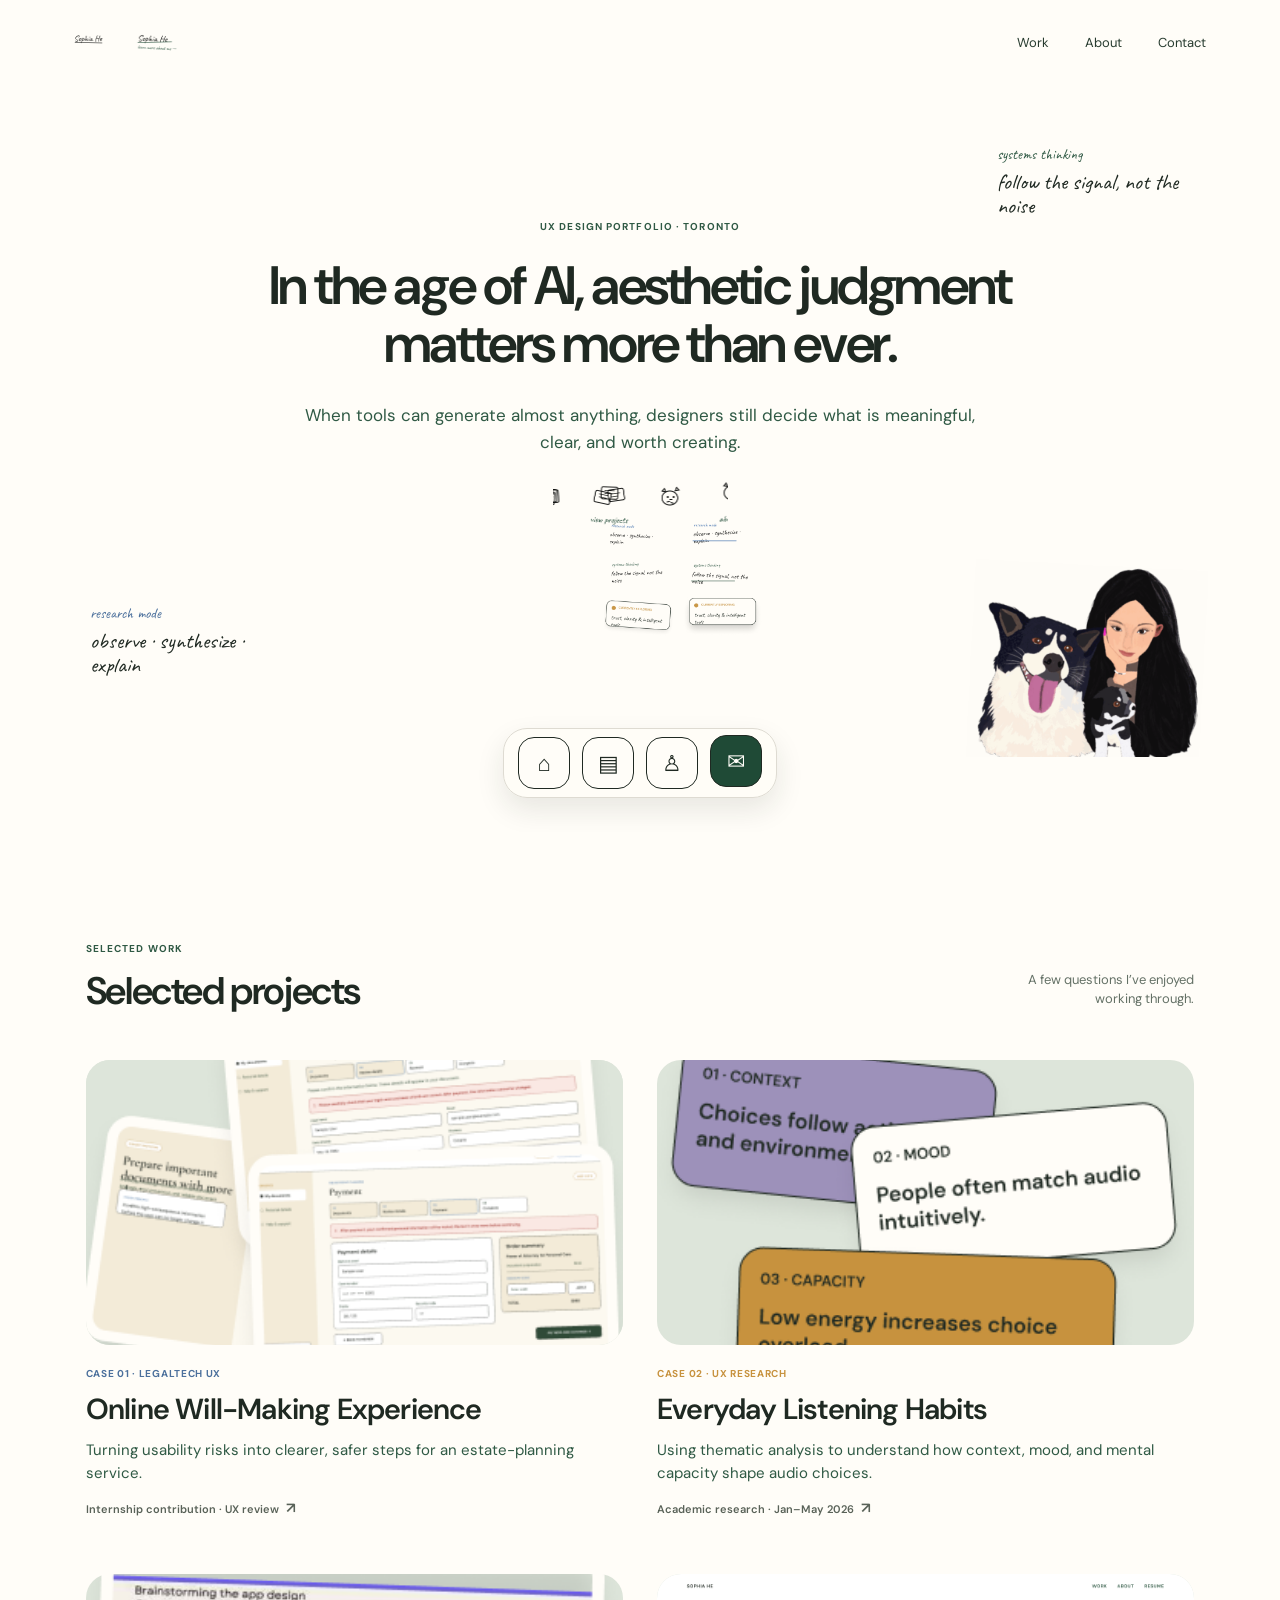
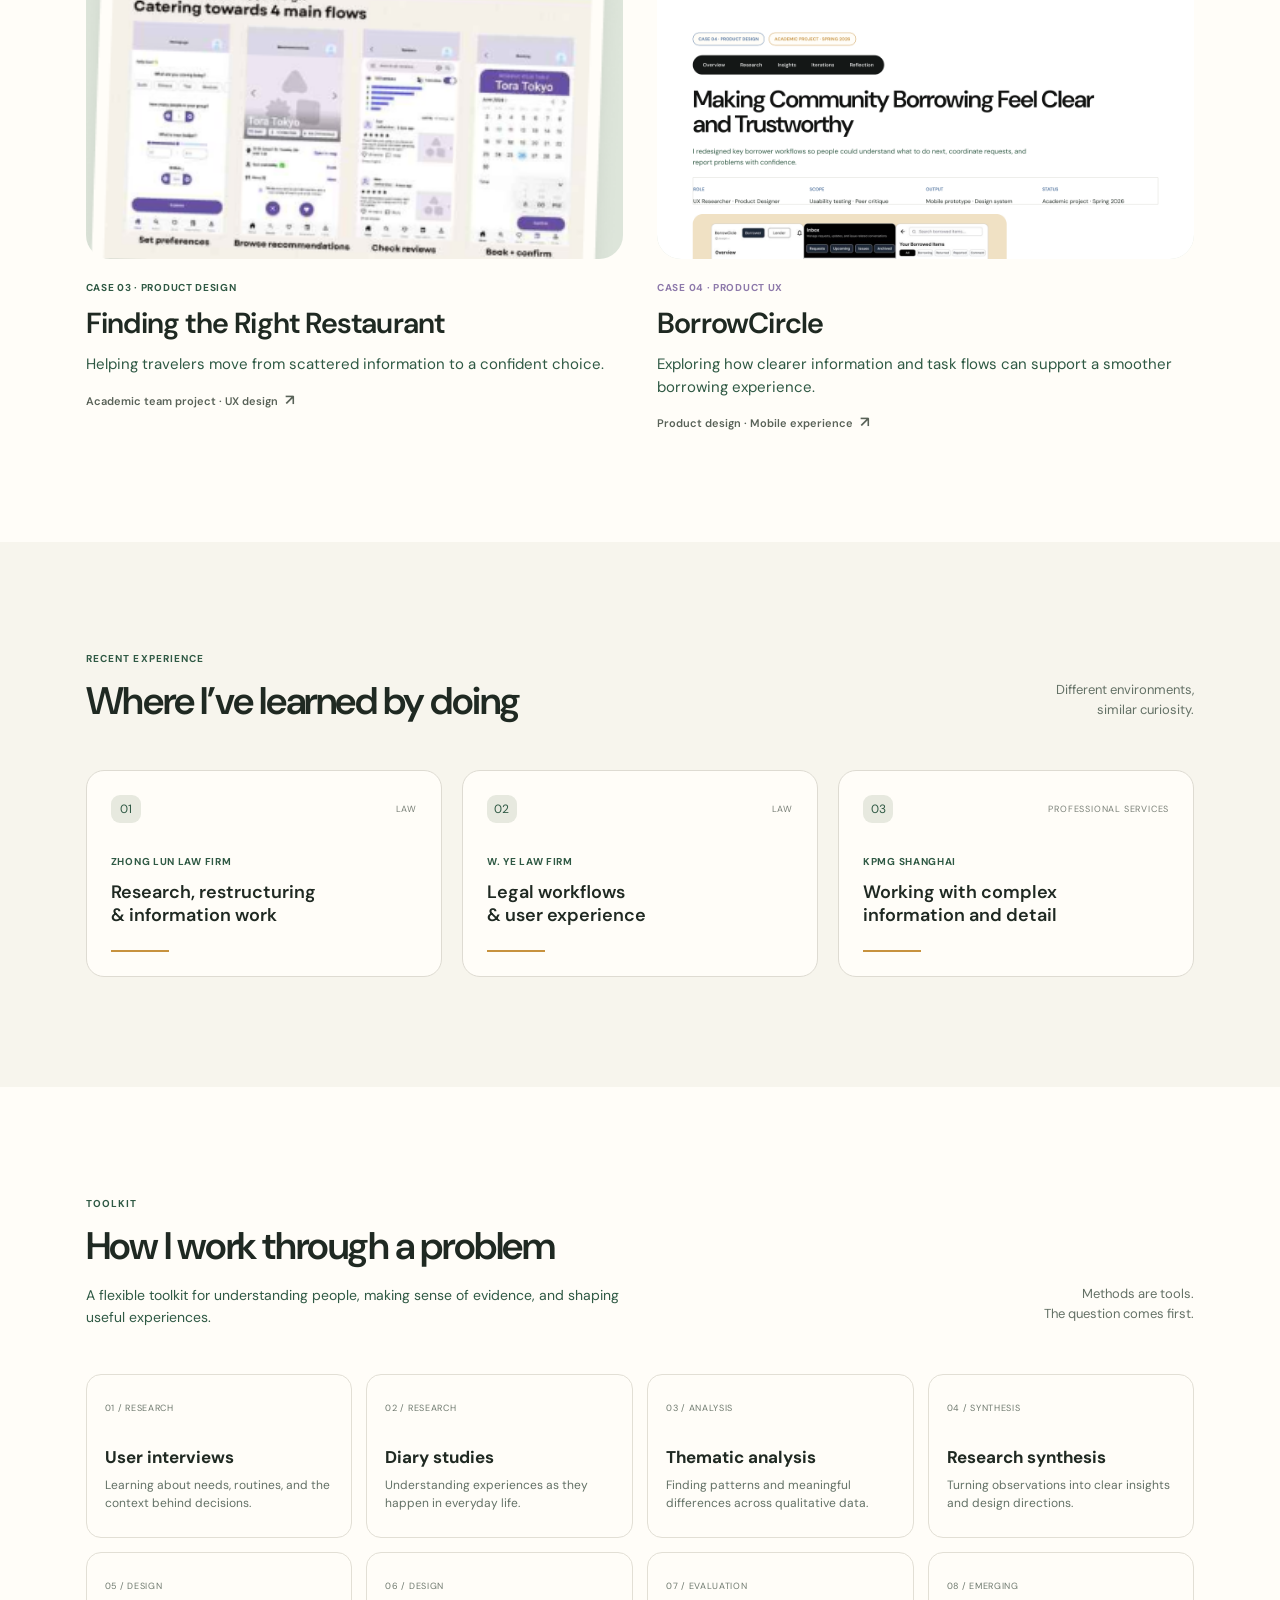
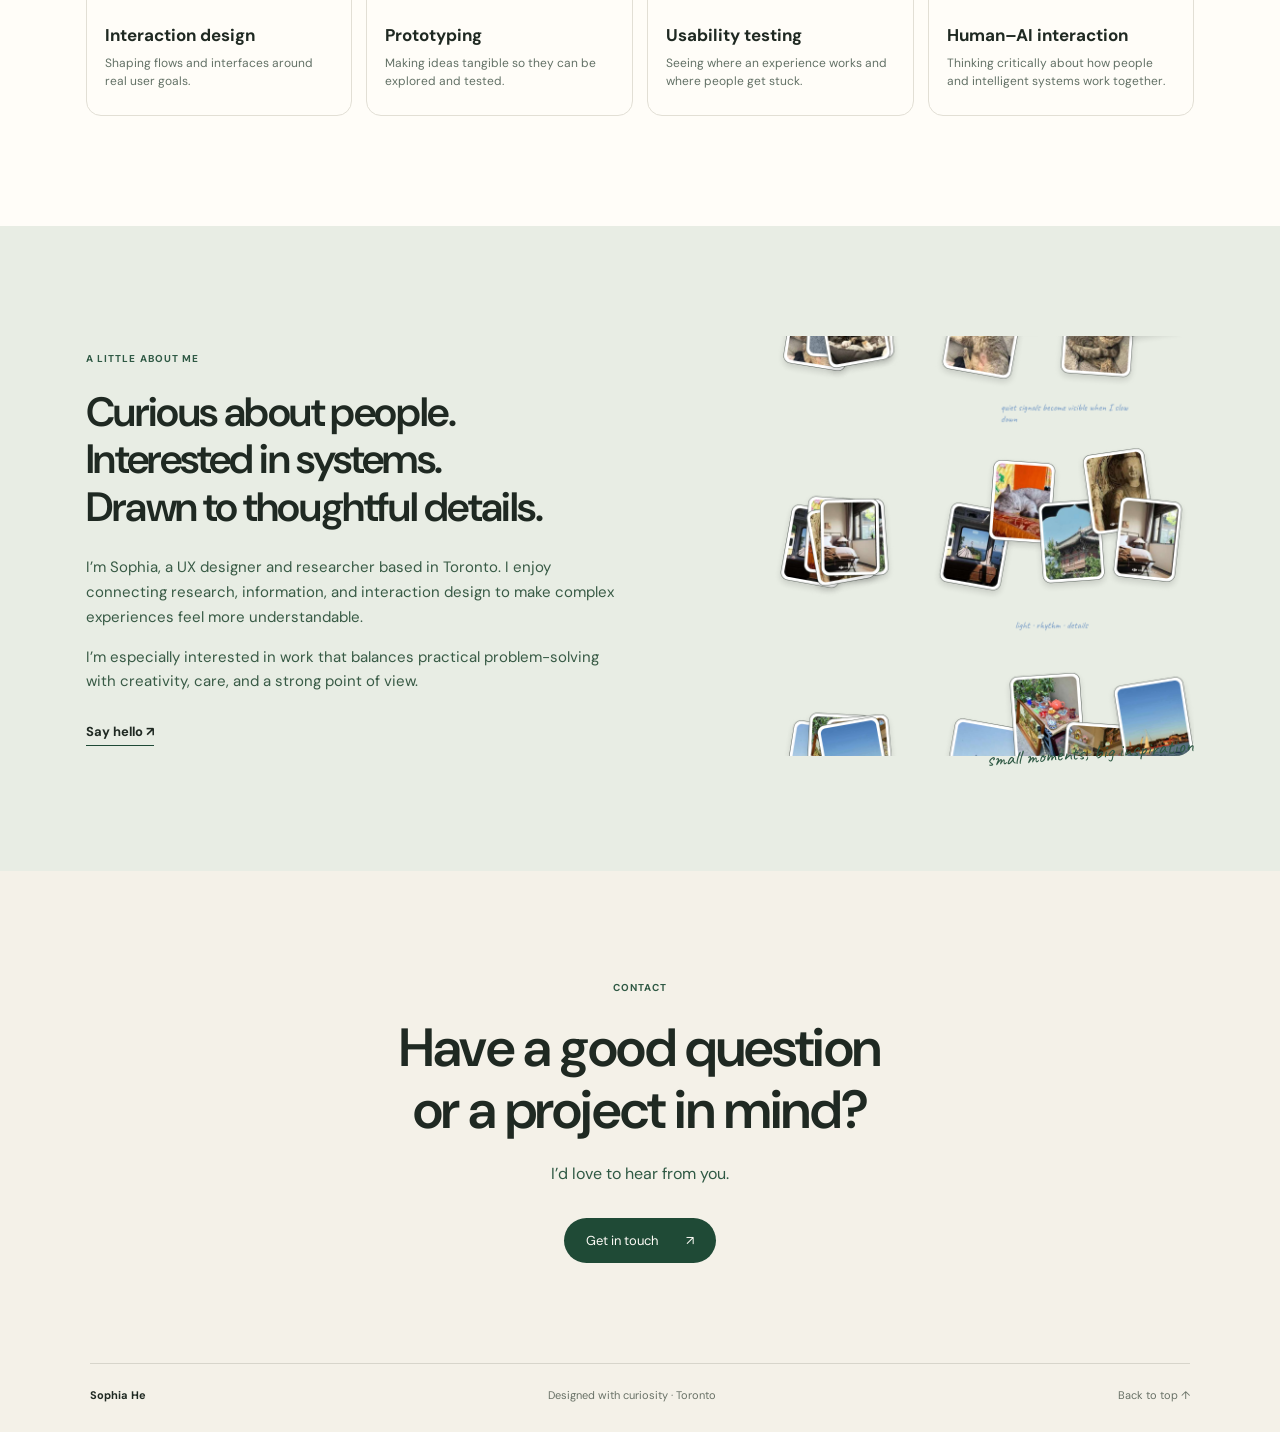
==== index.html @ 3b031ef0 "Add files via upload" ====
<!doctype html>
<html lang="en">
<head>
  <meta charset="utf-8">
  <meta name="viewport" content="width=device-width, initial-scale=1">
  <meta name="theme-color" content="#fffdf8">
  <meta name="description" content="Sophia He — UX design portfolio. Research, synthesis, interaction design, and systems thinking.">
  <title>Sophia He — UX Design Portfolio</title>
  <link rel="preconnect" href="https://fonts.googleapis.com">
  <link rel="preconnect" href="https://fonts.gstatic.com" crossorigin>
  <link href="https://fonts.googleapis.com/css2?family=Caveat:wght@400;500;600&family=DM+Sans:wght@400;500;600;700&display=swap" rel="stylesheet">
  <link rel="stylesheet" href="styles.css">
</head>
<body>
  <header class="topbar">
    <a class="signature" href="#home" aria-label="Sophia He home"><img src="assets/sophia-signature.png" alt="Sophia He"></a>
    <nav class="top-links" aria-label="Main navigation">
      <a href="#work">Work</a><a href="#about">About</a><a href="#contact">Contact</a>
    </nav>
    <button class="menu-toggle" aria-label="Open navigation" aria-expanded="false">☰</button>
  </header>

  <main id="home">
    <section class="hero">
      <div class="scribble scribble-left"><span>research mode</span><strong>observe · synthesize ·<br>explain</strong></div>
      <div class="scribble scribble-right"><span>systems thinking</span><strong>follow the signal, not the<br>noise</strong></div>
      <p class="eyebrow">UX DESIGN PORTFOLIO · TORONTO</p>
      <h1>In the age of AI, aesthetic judgment<br class="desktop-only"> matters more than ever.</h1>
      <p class="hero-subtitle">When tools can generate almost anything, designers still decide what is meaningful,<br class="desktop-only"> clear, and worth creating.</p>
      <div class="hero-icons" aria-hidden="true"><img src="assets/hero-cta-icons.png" alt=""></div>
      <img class="family-art" src="assets/family-illustration.png" alt="Illustration of Sophia with her dog and cat">
      <div class="hero-doodles" aria-hidden="true"><img src="assets/hero-doodles.png" alt=""></div>
      <div class="hero-dock" aria-label="Quick navigation">
        <a class="dock-item active" href="#home" aria-label="Home"><span>⌂</span><small>home</small></a>
        <a class="dock-item" href="#work" aria-label="Work"><span>▤</span><small>work</small></a>
        <a class="dock-item" href="#about" aria-label="About"><span>♙</span><small>about</small></a>
        <a class="dock-item" href="#contact" aria-label="Contact"><span>✉</span><small>contact</small></a>
      </div>
    </section>

    <section class="section work-section" id="work">
      <div class="section-heading">
        <div><p class="eyebrow">SELECTED WORK</p><h2>Selected projects</h2></div>
        <p class="section-note">A few questions I’ve enjoyed<br>working through.</p>
      </div>
      <div class="project-grid">
        <a class="project-card" href="case-legaltech.html">
          <div class="project-visual sage"><img src="assets/legaltech-card-visual.png" alt="LegalTech interface concepts"></div>
          <p class="project-label blue">CASE 01 · LEGALTECH UX</p>
          <h3>Online Will-Making Experience</h3>
          <p class="project-description">Turning usability risks into clearer, safer steps for an estate-planning service.</p>
          <p class="project-meta">Internship contribution · UX review <span>↗</span></p>
        </a>
        <a class="project-card" href="case-listening.html">
          <div class="project-visual sage"><img src="assets/listening-card-visual.png" alt="Research insight cards about listening habits"></div>
          <p class="project-label gold">CASE 02 · UX RESEARCH</p>
          <h3>Everyday Listening Habits</h3>
          <p class="project-description">Using thematic analysis to understand how context, mood, and mental capacity shape audio choices.</p>
          <p class="project-meta">Academic research · Jan–May 2026 <span>↗</span></p>
        </a>
        <a class="project-card" href="case-restaurant.html">
          <div class="project-visual sage"><img src="assets/restaurant-card-visual.png" alt="Restaurant discovery and booking flow concepts"></div>
          <p class="project-label green">CASE 03 · PRODUCT DESIGN</p>
          <h3>Finding the Right Restaurant</h3>
          <p class="project-description">Helping travelers move from scattered information to a confident choice.</p>
          <p class="project-meta">Academic team project · UX design <span>↗</span></p>
        </a>
        <a class="project-card" href="case-borrowcircle.html">
          <div class="project-visual sage borrow-visual"><img src="assets/borrowcircle-prototype.png" alt="BorrowCircle mobile product prototype"></div>
          <p class="project-label purple">CASE 04 · PRODUCT UX</p>
          <h3>BorrowCircle</h3>
          <p class="project-description">Exploring how clearer information and task flows can support a smoother borrowing experience.</p>
          <p class="project-meta">Product design · Mobile experience <span>↗</span></p>
        </a>
      </div>
    </section>

    <section class="section experience-section">
      <div class="section-heading">
        <div><p class="eyebrow">RECENT EXPERIENCE</p><h2>Where I’ve learned by doing</h2></div>
        <p class="section-note">Different environments,<br>similar curiosity.</p>
      </div>
      <div class="experience-grid">
        <article class="experience-card"><div class="experience-top"><span>01</span><small>LAW</small></div><p class="org">ZHONG LUN LAW FIRM</p><h3>Research, restructuring<br>& information work</h3><i></i></article>
        <article class="experience-card"><div class="experience-top"><span>02</span><small>LAW</small></div><p class="org">W. YE LAW FIRM</p><h3>Legal workflows<br>& user experience</h3><i></i></article>
        <article class="experience-card"><div class="experience-top"><span>03</span><small>PROFESSIONAL SERVICES</small></div><p class="org">KPMG SHANGHAI</p><h3>Working with complex<br>information and detail</h3><i></i></article>
      </div>
    </section>

    <section class="section toolkit-section">
      <div class="section-heading">
        <div><p class="eyebrow">TOOLKIT</p><h2>How I work through a problem</h2><p class="toolkit-intro">A flexible toolkit for understanding people, making sense of evidence, and shaping useful experiences.</p></div>
        <p class="section-note">Methods are tools.<br>The question comes first.</p>
      </div>
      <div class="toolkit-grid">
        <article><small>01 / RESEARCH</small><h3>User interviews</h3><p>Learning about needs, routines, and the context behind decisions.</p></article>
        <article><small>02 / RESEARCH</small><h3>Diary studies</h3><p>Understanding experiences as they happen in everyday life.</p></article>
        <article><small>03 / ANALYSIS</small><h3>Thematic analysis</h3><p>Finding patterns and meaningful differences across qualitative data.</p></article>
        <article><small>04 / SYNTHESIS</small><h3>Research synthesis</h3><p>Turning observations into clear insights and design directions.</p></article>
        <article><small>05 / DESIGN</small><h3>Interaction design</h3><p>Shaping flows and interfaces around real user goals.</p></article>
        <article><small>06 / DESIGN</small><h3>Prototyping</h3><p>Making ideas tangible so they can be explored and tested.</p></article>
        <article><small>07 / EVALUATION</small><h3>Usability testing</h3><p>Seeing where an experience works and where people get stuck.</p></article>
        <article><small>08 / EMERGING</small><h3>Human–AI interaction</h3><p>Thinking critically about how people and intelligent systems work together.</p></article>
      </div>
    </section>

    <section class="section about-section" id="about">
      <div class="about-copy">
        <p class="eyebrow">A LITTLE ABOUT ME</p>
        <h2>Curious about people.<br>Interested in systems.<br>Drawn to thoughtful details.</h2>
        <p>I’m Sophia, a UX designer and researcher based in Toronto. I enjoy connecting research, information, and interaction design to make complex experiences feel more understandable.</p>
        <p>I’m especially interested in work that balances practical problem-solving with creativity, care, and a strong point of view.</p>
        <a class="text-link" href="#contact">Say hello <span>↗</span></a>
      </div>
      <div class="about-image"><img src="assets/photo-memory-cluster.png" alt="A collage of personal memories"><p class="hand-note">small moments, big inspiration</p></div>
    </section>

    <section class="contact-section" id="contact">
      <p class="eyebrow">CONTACT</p>
      <h2>Have a good question<br>or a project in mind?</h2>
      <p>I’d love to hear from you.</p>
      <a class="contact-button" href="mailto:YOUR_EMAIL@example.com">Get in touch <span>↗</span></a>
      <footer><span>Sophia He</span><span>Designed with curiosity · Toronto</span><a href="#home">Back to top ↑</a></footer>
    </section>
  </main>
  <script src="script.js"></script>
</body>
</html>
---- styles.css ----
*{box-sizing:border-box}html{scroll-behavior:smooth}body{margin:0;background:#fffdf8;color:#1f2922;font-family:"DM Sans",Arial,sans-serif}a{color:inherit;text-decoration:none}.topbar{height:84px;padding:0 5.8%;display:flex;align-items:center;justify-content:space-between;position:absolute;top:0;left:0;width:100%;z-index:10}.signature img{width:116px;height:auto;display:block}.top-links{display:flex;gap:36px;font-size:13px;color:#273b2f}.top-links a{transition:opacity .2s}.top-links a:hover{opacity:.55}.menu-toggle{display:none;border:1px solid #1f2922;background:transparent;border-radius:10px;padding:8px 12px;font-size:18px}.hero{min-height:832px;height:min(832px,100vh);position:relative;display:flex;flex-direction:column;align-items:center;justify-content:flex-start;text-align:center;padding:220px 24px 120px;overflow:hidden}.eyebrow{font-size:10px;font-weight:700;letter-spacing:1.1px;color:#2f5944;margin:0 0 24px}.hero h1{font-size:clamp(34px,4.4vw,54px);line-height:1.08;letter-spacing:-2.4px;max-width:1000px;margin:0;font-weight:600}.hero-subtitle{font-size:17px;line-height:1.6;color:#2f5944;margin:28px 0 0}.hero-icons{width:175px;height:45px;margin-top:26px;overflow:hidden;display:flex;align-items:center;justify-content:center}.hero-icons img{width:230px;max-width:none}.family-art{position:absolute;width:min(390px,31vw);height:auto;right:4.5%;bottom:75px;object-fit:contain}.scribble{position:absolute;text-align:left;font-family:Caveat,cursive}.scribble span{display:block;color:#4c709c;font-size:15px;margin-bottom:6px}.scribble strong{font-weight:400;font-size:22px;line-height:1.1;color:#1f2922}.scribble-left{left:7%;bottom:155px}.scribble-right{right:8%;top:145px}.scribble-right span{color:#2f5944}.hero-doodles{position:absolute;left:45%;bottom:195px;width:220px;height:120px;overflow:hidden;opacity:.95}.hero-doodles img{width:100%;height:100%;object-fit:contain}.hero-dock{position:absolute;bottom:34px;left:50%;transform:translateX(-50%);display:flex;gap:12px;padding:8px 14px;background:rgba(255,253,248,.92);border:1px solid #dedbd2;border-radius:24px;box-shadow:0 12px 28px #1f29221a;z-index:5}.dock-item{width:52px;height:52px;border:1px solid #1f2922;border-radius:16px;display:flex;align-items:center;justify-content:center;position:relative;font-size:22px;background:#fffdf8;transition:background .2s,color .2s,transform .2s}.dock-item small{position:absolute;top:-22px;font:14px Caveat,cursive;opacity:0;transition:opacity .2s}.dock-item:hover small{opacity:1}.dock-item.active,.dock-item:hover{background:#1f4a36;color:#fffdf8;transform:translateY(-2px)}.section{padding:110px max(6.7%,calc((100vw - 1110px)/2))}.section-heading{display:flex;align-items:flex-end;justify-content:space-between;margin-bottom:46px}.section-heading .eyebrow{margin-bottom:15px}.section h2,.contact-section h2{font-size:clamp(30px,3vw,42px);line-height:1.14;letter-spacing:-1.4px;font-weight:600;margin:0}.section-note{font-size:13px;line-height:1.5;color:#647166;text-align:right;margin:0 0 5px}.project-grid{display:grid;grid-template-columns:repeat(2,minmax(0,1fr));gap:56px 34px}.project-card{display:block;min-width:0}.project-visual{height:285px;border-radius:24px;overflow:hidden;display:flex;align-items:center;justify-content:center;margin-bottom:22px}.project-visual img{width:100%;height:100%;object-fit:cover;transition:transform .5s}.project-card:hover .project-visual img{transform:scale(1.035)}.project-visual.sage{background:#dde5da}.project-visual.borrow-visual img{object-fit:cover;object-position:top center}.project-label{font-size:10px;font-weight:700;letter-spacing:.7px;margin:0 0 13px}.blue{color:#4c709c}.gold{color:#c7923e}.green{color:#2f5944}.purple{color:#8d79aa}.project-card h3{font-size:29px;line-height:1.15;letter-spacing:-.8px;margin:0 0 13px;font-weight:600}.project-description{font-size:15px;line-height:1.5;color:#2f5944;margin:0 0 14px;max-width:520px}.project-meta{font-size:11px;color:#596258;font-weight:600;margin:0}.project-meta span{font-size:15px;margin-left:4px}.experience-section{background:#f7f5ed}.experience-grid{display:grid;grid-template-columns:repeat(3,1fr);gap:20px}.experience-card{border:1px solid #dedbd2;border-radius:18px;padding:24px;min-height:192px;background:#fffdf8}.experience-top{display:flex;justify-content:space-between;align-items:center;margin-bottom:32px}.experience-top span{display:grid;place-items:center;width:30px;height:28px;border-radius:9px;background:#e7e9df;color:#2f5944;font-size:12px}.experience-top small{font-size:9px;letter-spacing:.8px;color:#7a8078}.org{font-size:10px;letter-spacing:.7px;color:#2f5944;font-weight:700;margin:0 0 13px}.experience-card h3{font-size:18px;line-height:1.25;margin:0;font-weight:600}.experience-card i{display:block;width:58px;height:2px;background:#c7923e;margin-top:24px}.toolkit-intro{font-size:14px;line-height:1.55;color:#2f5944;max-width:560px;margin:16px 0 0}.toolkit-grid{display:grid;grid-template-columns:repeat(4,1fr);gap:14px}.toolkit-grid article{border:1px solid #e2dfd5;border-radius:15px;padding:20px 18px;min-height:164px;background:#fffdf8}.toolkit-grid small{font-size:9px;letter-spacing:.7px;color:#6e796e}.toolkit-grid h3{font-size:17px;margin:30px 0 8px}.toolkit-grid p{font-size:12px;line-height:1.5;color:#637166;margin:0}.about-section{background:#e8ede4;display:grid;grid-template-columns:1.05fr .95fr;gap:70px;align-items:center}.about-copy h2{font-size:clamp(30px,3.2vw,44px);line-height:1.16;margin:0 0 24px}.about-copy>p:not(.eyebrow){font-size:15px;line-height:1.65;color:#385a45;max-width:550px}.text-link{display:inline-block;margin-top:14px;padding-bottom:5px;border-bottom:1px solid #1f4a36;font-size:13px;font-weight:700}.about-image{position:relative}.about-image img{width:100%;max-height:420px;object-fit:cover;border-radius:18px}.hand-note{font:20px Caveat,cursive;position:absolute;right:0;bottom:-24px;color:#2f5944;transform:rotate(-4deg)}.contact-section{padding:110px 7% 30px;text-align:center;background:#f4f1e8}.contact-section h2{font-size:clamp(36px,4.2vw,56px)}.contact-section>p:not(.eyebrow){color:#2f5944;margin:22px 0}.contact-button{display:inline-flex;gap:28px;align-items:center;padding:14px 22px;background:#1f4a36;color:#fffdf8;border-radius:30px;font-size:13px;margin:12px 0 100px}.contact-section footer{border-top:1px solid #d7d5cb;padding:24px 0 0;display:flex;justify-content:space-between;gap:18px;color:#687166;font-size:11px}.contact-section footer span:first-child{font-weight:700;color:#1f2922}
@media(max-width:800px){.topbar{height:70px;padding:0 24px}.signature img{width:100px}.top-links{gap:18px;font-size:12px}.hero{height:auto;min-height:780px;padding:190px 24px 140px}.hero h1{font-size:38px;letter-spacing:-1.8px}.hero-subtitle{font-size:15px}.desktop-only{display:none}.family-art{width:290px;right:50%;transform:translateX(50%);bottom:90px}.scribble-left{left:7%;bottom:310px}.scribble-right{right:6%;top:105px}.scribble strong{font-size:17px}.hero-doodles{left:5%;bottom:130px;width:150px;height:90px}.hero-dock{bottom:22px}.section{padding:76px 24px}.section-heading{gap:20px}.section-note{font-size:11px}.project-grid{gap:40px 18px}.project-visual{height:220px}.project-card h3{font-size:23px}.project-description{font-size:13px}.experience-grid{gap:12px}.experience-card{padding:17px;min-height:180px}.experience-card h3{font-size:15px}.toolkit-grid{grid-template-columns:repeat(2,1fr)}.about-section{grid-template-columns:1fr;gap:35px}.about-image{max-width:550px}.contact-section{padding:80px 24px 24px}.contact-section footer{flex-wrap:wrap}.contact-button{margin-bottom:70px}}
@media(max-width:540px){.top-links{display:none}.menu-toggle{display:block}.top-links.open{display:flex;position:absolute;top:62px;right:20px;background:#fffdf8;border:1px solid #dedbd2;border-radius:14px;padding:16px;box-shadow:0 8px 20px #1f29221a;flex-direction:column;gap:14px}.hero{min-height:790px;padding-top:175px}.hero h1{font-size:34px}.hero-subtitle{font-size:14px}.scribble-left{bottom:300px}.scribble-right{top:100px}.scribble-left strong,.scribble-right strong{font-size:15px}.hero-icons{margin-top:20px}.family-art{width:260px;bottom:100px}.hero-doodles{width:110px;left:0;bottom:145px}.section-heading{display:block}.section-note{text-align:left;margin-top:16px}.project-grid{grid-template-columns:1fr;gap:44px}.project-visual{height:260px}.project-card h3{font-size:27px}.experience-grid{grid-template-columns:1fr}.experience-card{min-height:150px}.experience-top{margin-bottom:20px}.toolkit-grid{grid-template-columns:1fr 1fr;gap:10px}.toolkit-grid article{padding:16px 13px;min-height:180px}.toolkit-grid h3{font-size:15px;margin-top:22px}.toolkit-grid p{font-size:11px}.about-copy h2{font-size:34px}.contact-section footer{justify-content:center;text-align:center}.contact-section footer>*{width:100%}}
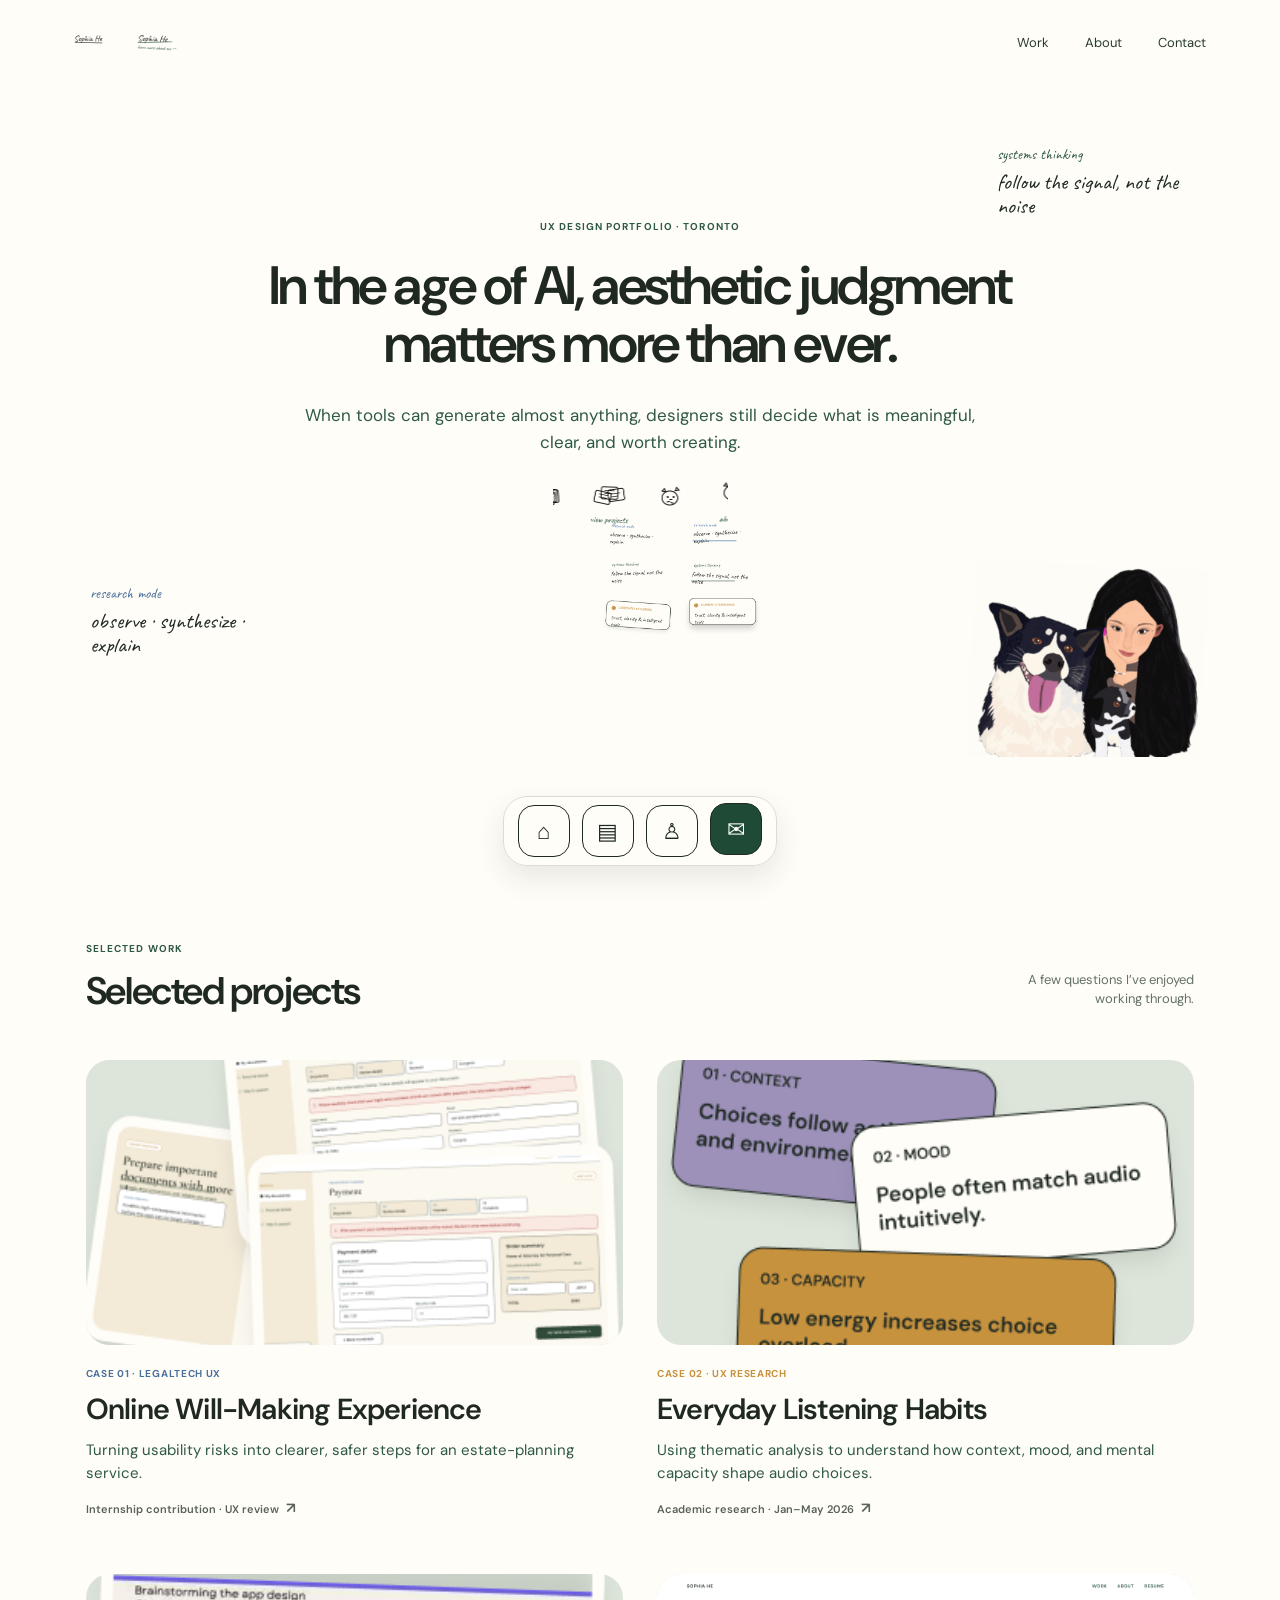
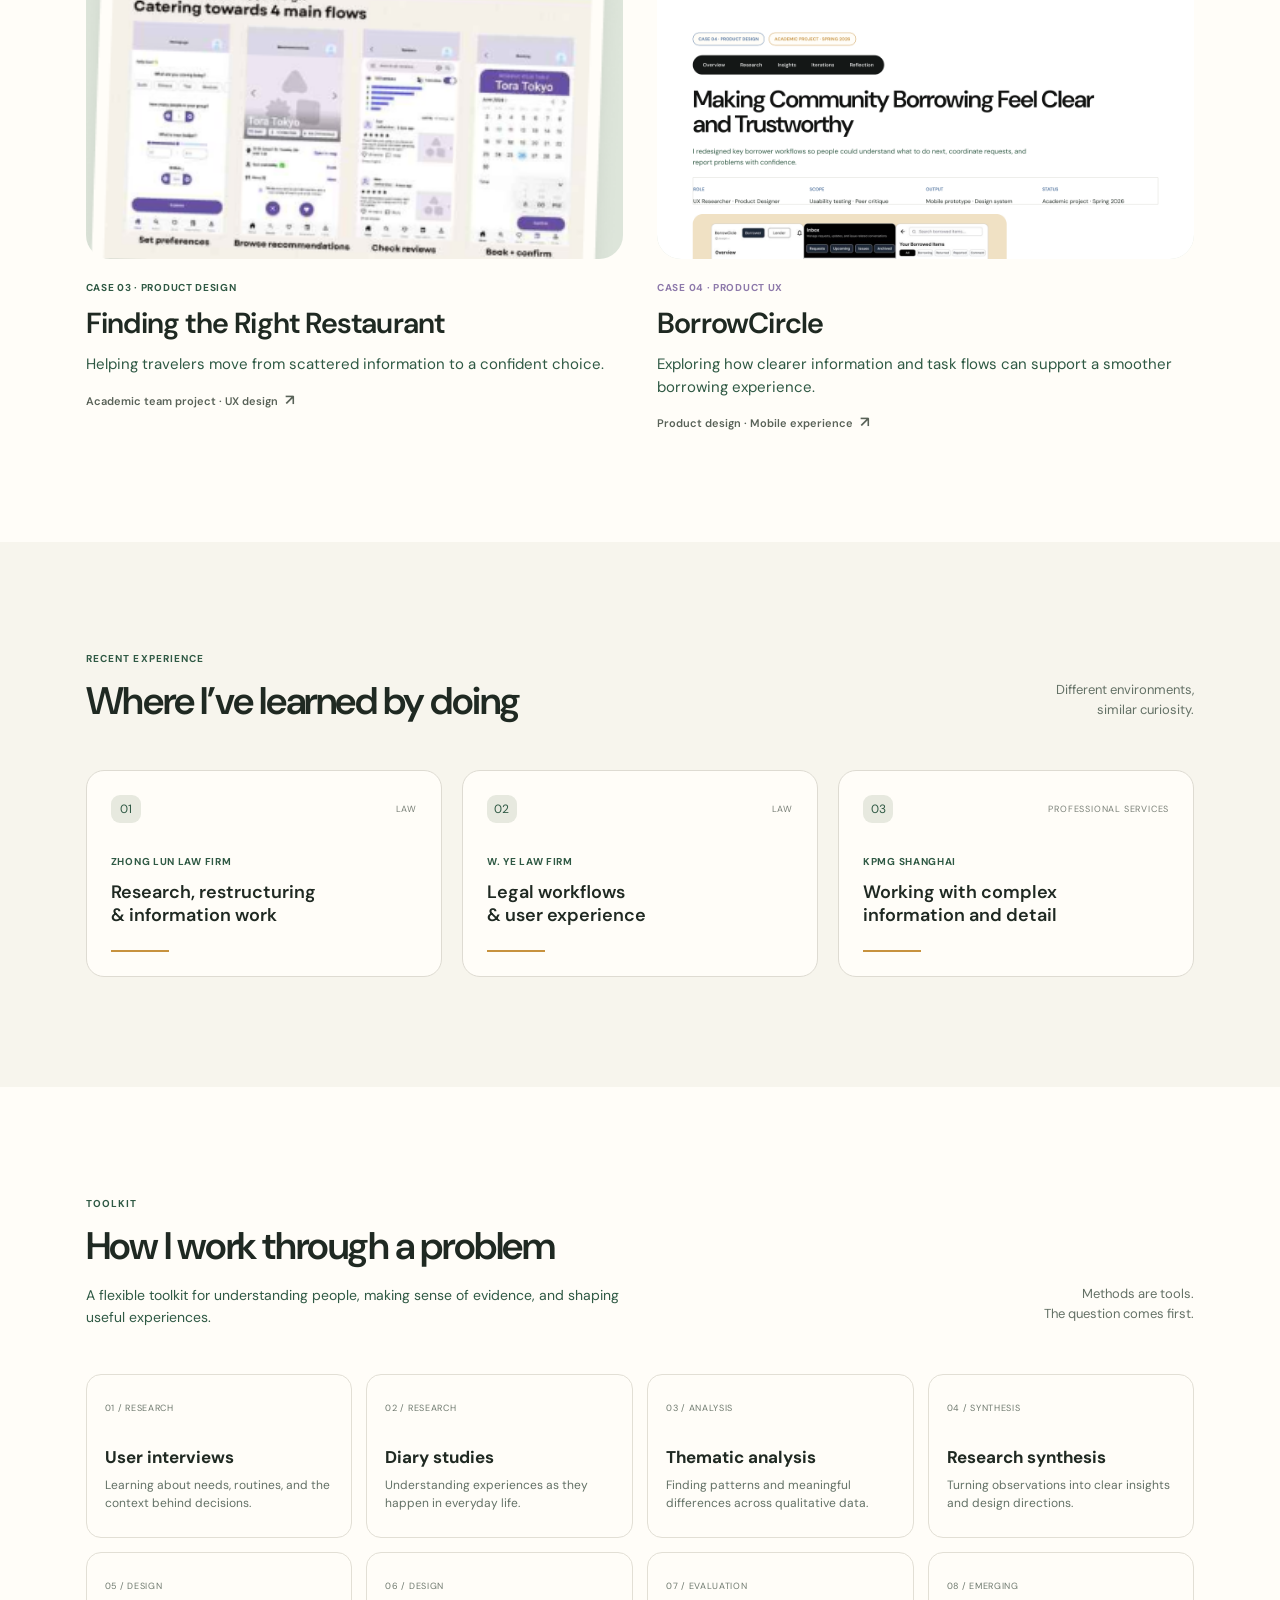
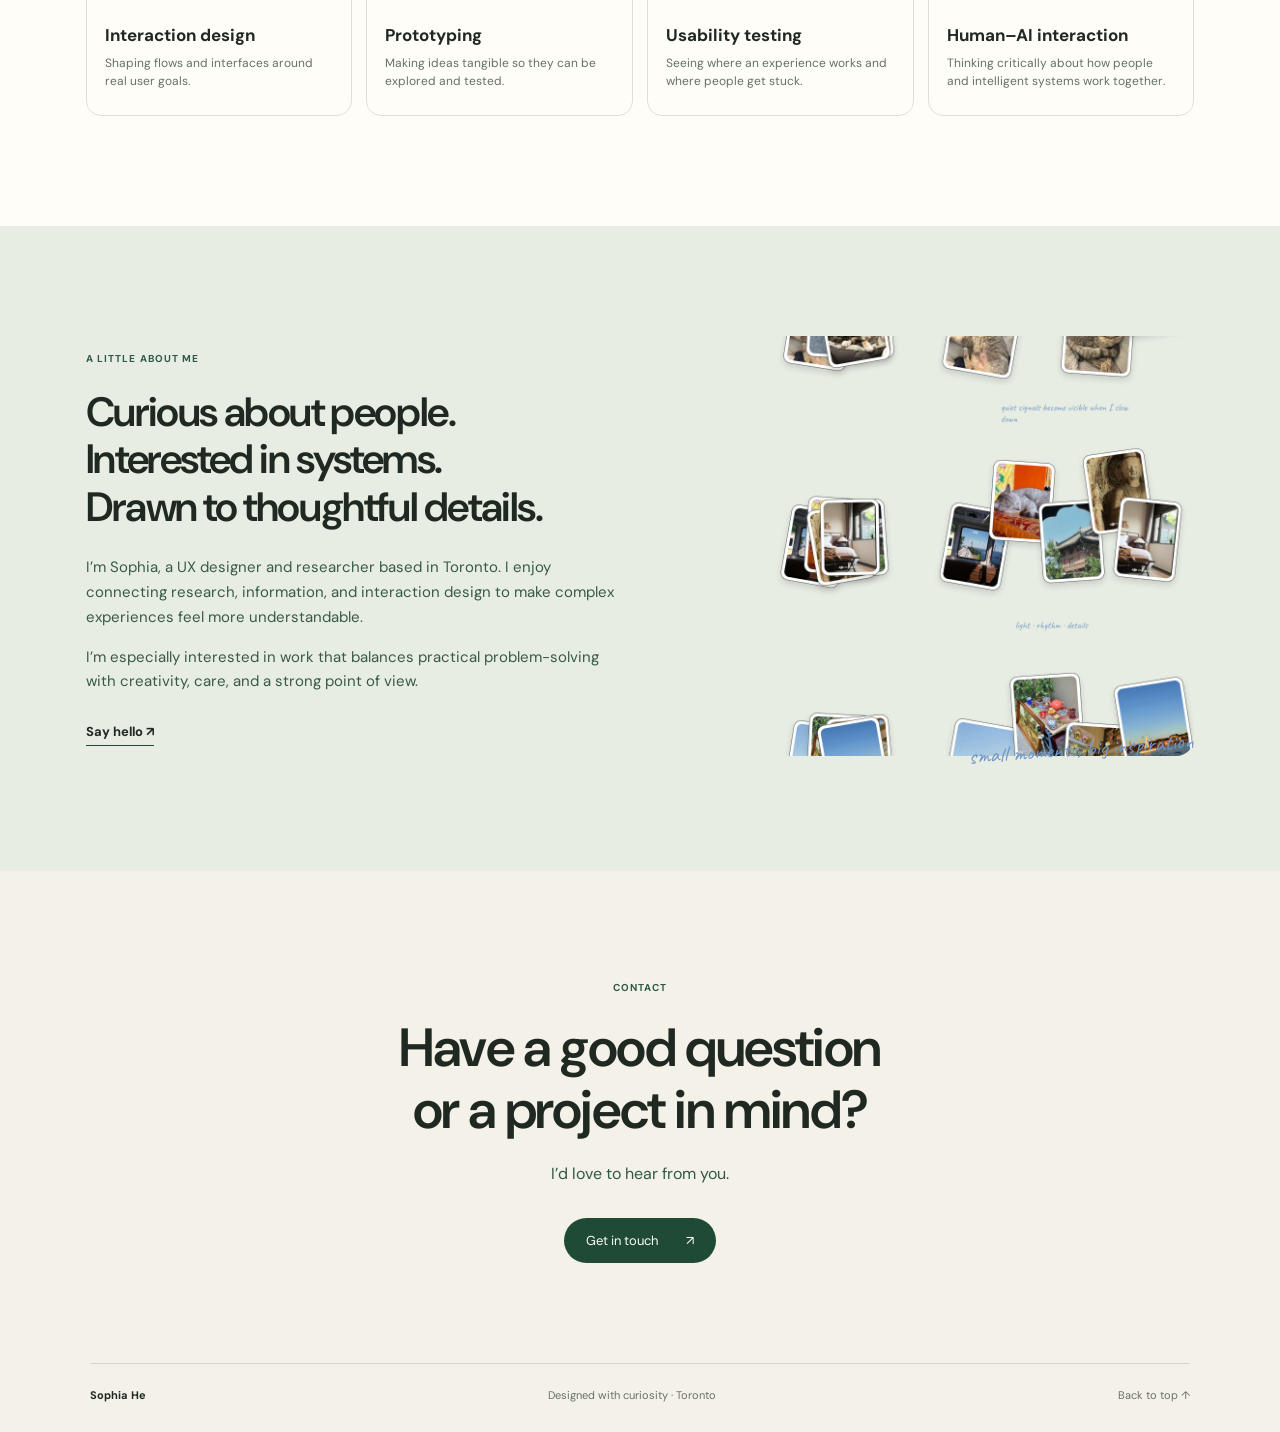
==== commit 1354a795: "Add files via upload" ====
--- a/index.html
+++ b/index.html
@@ -15,25 +15,25 @@
   <header class="topbar">
     <a class="signature" href="#home" aria-label="Sophia He home"><img src="assets/sophia-signature.png" alt="Sophia He"></a>
     <nav class="top-links" aria-label="Main navigation">
-      <a href="#work">Work</a><a href="#about">About</a><a href="#contact">Contact</a>
+      <a href="#work">Work</a><a href="about.html">About</a><a href="#contact">Contact</a>
     </nav>
     <button class="menu-toggle" aria-label="Open navigation" aria-expanded="false">☰</button>
   </header>
 
   <main id="home">
     <section class="hero">
-      <div class="scribble scribble-left"><span>research mode</span><strong>observe · synthesize ·<br>explain</strong></div>
-      <div class="scribble scribble-right"><span>systems thinking</span><strong>follow the signal, not the<br>noise</strong></div>
+      <div class="scribble scribble-left interactive-note"><span>research mode</span><strong>observe · synthesize ·<br>explain</strong><em>look closer →</em></div>
+      <div class="scribble scribble-right interactive-note"><span>systems thinking</span><strong>follow the signal, not the<br>noise</strong><em>connect the dots →</em></div>
       <p class="eyebrow">UX DESIGN PORTFOLIO · TORONTO</p>
       <h1>In the age of AI, aesthetic judgment<br class="desktop-only"> matters more than ever.</h1>
       <p class="hero-subtitle">When tools can generate almost anything, designers still decide what is meaningful,<br class="desktop-only"> clear, and worth creating.</p>
       <div class="hero-icons" aria-hidden="true"><img src="assets/hero-cta-icons.png" alt=""></div>
-      <img class="family-art" src="assets/family-illustration.png" alt="Illustration of Sophia with her dog and cat">
+      <div class="family-art-wrap"><img class="family-art" src="assets/family-illustration.png" alt="Illustration of Sophia with her dog and cat"><div class="family-annotation"><span>my little family</span><small>drawn during the pandemic</small><b>mom, 12 · daughter, 8</b></div></div>
       <div class="hero-doodles" aria-hidden="true"><img src="assets/hero-doodles.png" alt=""></div>
       <div class="hero-dock" aria-label="Quick navigation">
         <a class="dock-item active" href="#home" aria-label="Home"><span>⌂</span><small>home</small></a>
         <a class="dock-item" href="#work" aria-label="Work"><span>▤</span><small>work</small></a>
-        <a class="dock-item" href="#about" aria-label="About"><span>♙</span><small>about</small></a>
+        <a class="dock-item" href="about.html" aria-label="About"><span>♙</span><small>about</small></a>
         <a class="dock-item" href="#contact" aria-label="Contact"><span>✉</span><small>contact</small></a>
       </div>
     </section>
@@ -45,28 +45,28 @@
       </div>
       <div class="project-grid">
         <a class="project-card" href="case-legaltech.html">
-          <div class="project-visual sage"><img src="assets/legaltech-card-visual.png" alt="LegalTech interface concepts"></div>
+          <div class="project-visual sage"><img class="project-main-image" src="assets/legaltech-card-visual.png" alt="LegalTech interface concepts"><span class="hover-hint">Explore case study ↗</span></div>
           <p class="project-label blue">CASE 01 · LEGALTECH UX</p>
           <h3>Online Will-Making Experience</h3>
           <p class="project-description">Turning usability risks into clearer, safer steps for an estate-planning service.</p>
           <p class="project-meta">Internship contribution · UX review <span>↗</span></p>
         </a>
         <a class="project-card" href="case-listening.html">
-          <div class="project-visual sage"><img src="assets/listening-card-visual.png" alt="Research insight cards about listening habits"></div>
+          <div class="project-visual sage"><img class="project-main-image" src="assets/listening-card-visual.png" alt="Research insight cards about listening habits"><span class="hover-hint">Explore case study ↗</span></div>
           <p class="project-label gold">CASE 02 · UX RESEARCH</p>
           <h3>Everyday Listening Habits</h3>
           <p class="project-description">Using thematic analysis to understand how context, mood, and mental capacity shape audio choices.</p>
           <p class="project-meta">Academic research · Jan–May 2026 <span>↗</span></p>
         </a>
         <a class="project-card" href="case-restaurant.html">
-          <div class="project-visual sage"><img src="assets/restaurant-card-visual.png" alt="Restaurant discovery and booking flow concepts"></div>
+          <div class="project-visual sage"><img class="project-main-image" src="assets/restaurant-card-visual.png" alt="Restaurant discovery and booking flow concepts"><span class="hover-hint">Explore case study ↗</span></div>
           <p class="project-label green">CASE 03 · PRODUCT DESIGN</p>
           <h3>Finding the Right Restaurant</h3>
           <p class="project-description">Helping travelers move from scattered information to a confident choice.</p>
           <p class="project-meta">Academic team project · UX design <span>↗</span></p>
         </a>
         <a class="project-card" href="case-borrowcircle.html">
-          <div class="project-visual sage borrow-visual"><img src="assets/borrowcircle-prototype.png" alt="BorrowCircle mobile product prototype"></div>
+          <div class="project-visual sage borrow-visual"><img class="project-main-image" src="assets/borrowcircle-prototype.png" alt="BorrowCircle mobile product prototype"><span class="hover-hint">Explore case study ↗</span></div>
           <p class="project-label purple">CASE 04 · PRODUCT UX</p>
           <h3>BorrowCircle</h3>
           <p class="project-description">Exploring how clearer information and task flows can support a smoother borrowing experience.</p>
--- a/styles.css
+++ b/styles.css
@@ -1,3 +1,97 @@
 *{box-sizing:border-box}html{scroll-behavior:smooth}body{margin:0;background:#fffdf8;color:#1f2922;font-family:"DM Sans",Arial,sans-serif}a{color:inherit;text-decoration:none}.topbar{height:84px;padding:0 5.8%;display:flex;align-items:center;justify-content:space-between;position:absolute;top:0;left:0;width:100%;z-index:10}.signature img{width:116px;height:auto;display:block}.top-links{display:flex;gap:36px;font-size:13px;color:#273b2f}.top-links a{transition:opacity .2s}.top-links a:hover{opacity:.55}.menu-toggle{display:none;border:1px solid #1f2922;background:transparent;border-radius:10px;padding:8px 12px;font-size:18px}.hero{min-height:832px;height:min(832px,100vh);position:relative;display:flex;flex-direction:column;align-items:center;justify-content:flex-start;text-align:center;padding:220px 24px 120px;overflow:hidden}.eyebrow{font-size:10px;font-weight:700;letter-spacing:1.1px;color:#2f5944;margin:0 0 24px}.hero h1{font-size:clamp(34px,4.4vw,54px);line-height:1.08;letter-spacing:-2.4px;max-width:1000px;margin:0;font-weight:600}.hero-subtitle{font-size:17px;line-height:1.6;color:#2f5944;margin:28px 0 0}.hero-icons{width:175px;height:45px;margin-top:26px;overflow:hidden;display:flex;align-items:center;justify-content:center}.hero-icons img{width:230px;max-width:none}.family-art{position:absolute;width:min(390px,31vw);height:auto;right:4.5%;bottom:75px;object-fit:contain}.scribble{position:absolute;text-align:left;font-family:Caveat,cursive}.scribble span{display:block;color:#4c709c;font-size:15px;margin-bottom:6px}.scribble strong{font-weight:400;font-size:22px;line-height:1.1;color:#1f2922}.scribble-left{left:7%;bottom:155px}.scribble-right{right:8%;top:145px}.scribble-right span{color:#2f5944}.hero-doodles{position:absolute;left:45%;bottom:195px;width:220px;height:120px;overflow:hidden;opacity:.95}.hero-doodles img{width:100%;height:100%;object-fit:contain}.hero-dock{position:absolute;bottom:34px;left:50%;transform:translateX(-50%);display:flex;gap:12px;padding:8px 14px;background:rgba(255,253,248,.92);border:1px solid #dedbd2;border-radius:24px;box-shadow:0 12px 28px #1f29221a;z-index:5}.dock-item{width:52px;height:52px;border:1px solid #1f2922;border-radius:16px;display:flex;align-items:center;justify-content:center;position:relative;font-size:22px;background:#fffdf8;transition:background .2s,color .2s,transform .2s}.dock-item small{position:absolute;top:-22px;font:14px Caveat,cursive;opacity:0;transition:opacity .2s}.dock-item:hover small{opacity:1}.dock-item.active,.dock-item:hover{background:#1f4a36;color:#fffdf8;transform:translateY(-2px)}.section{padding:110px max(6.7%,calc((100vw - 1110px)/2))}.section-heading{display:flex;align-items:flex-end;justify-content:space-between;margin-bottom:46px}.section-heading .eyebrow{margin-bottom:15px}.section h2,.contact-section h2{font-size:clamp(30px,3vw,42px);line-height:1.14;letter-spacing:-1.4px;font-weight:600;margin:0}.section-note{font-size:13px;line-height:1.5;color:#647166;text-align:right;margin:0 0 5px}.project-grid{display:grid;grid-template-columns:repeat(2,minmax(0,1fr));gap:56px 34px}.project-card{display:block;min-width:0}.project-visual{height:285px;border-radius:24px;overflow:hidden;display:flex;align-items:center;justify-content:center;margin-bottom:22px}.project-visual img{width:100%;height:100%;object-fit:cover;transition:transform .5s}.project-card:hover .project-visual img{transform:scale(1.035)}.project-visual.sage{background:#dde5da}.project-visual.borrow-visual img{object-fit:cover;object-position:top center}.project-label{font-size:10px;font-weight:700;letter-spacing:.7px;margin:0 0 13px}.blue{color:#4c709c}.gold{color:#c7923e}.green{color:#2f5944}.purple{color:#8d79aa}.project-card h3{font-size:29px;line-height:1.15;letter-spacing:-.8px;margin:0 0 13px;font-weight:600}.project-description{font-size:15px;line-height:1.5;color:#2f5944;margin:0 0 14px;max-width:520px}.project-meta{font-size:11px;color:#596258;font-weight:600;margin:0}.project-meta span{font-size:15px;margin-left:4px}.experience-section{background:#f7f5ed}.experience-grid{display:grid;grid-template-columns:repeat(3,1fr);gap:20px}.experience-card{border:1px solid #dedbd2;border-radius:18px;padding:24px;min-height:192px;background:#fffdf8}.experience-top{display:flex;justify-content:space-between;align-items:center;margin-bottom:32px}.experience-top span{display:grid;place-items:center;width:30px;height:28px;border-radius:9px;background:#e7e9df;color:#2f5944;font-size:12px}.experience-top small{font-size:9px;letter-spacing:.8px;color:#7a8078}.org{font-size:10px;letter-spacing:.7px;color:#2f5944;font-weight:700;margin:0 0 13px}.experience-card h3{font-size:18px;line-height:1.25;margin:0;font-weight:600}.experience-card i{display:block;width:58px;height:2px;background:#c7923e;margin-top:24px}.toolkit-intro{font-size:14px;line-height:1.55;color:#2f5944;max-width:560px;margin:16px 0 0}.toolkit-grid{display:grid;grid-template-columns:repeat(4,1fr);gap:14px}.toolkit-grid article{border:1px solid #e2dfd5;border-radius:15px;padding:20px 18px;min-height:164px;background:#fffdf8}.toolkit-grid small{font-size:9px;letter-spacing:.7px;color:#6e796e}.toolkit-grid h3{font-size:17px;margin:30px 0 8px}.toolkit-grid p{font-size:12px;line-height:1.5;color:#637166;margin:0}.about-section{background:#e8ede4;display:grid;grid-template-columns:1.05fr .95fr;gap:70px;align-items:center}.about-copy h2{font-size:clamp(30px,3.2vw,44px);line-height:1.16;margin:0 0 24px}.about-copy>p:not(.eyebrow){font-size:15px;line-height:1.65;color:#385a45;max-width:550px}.text-link{display:inline-block;margin-top:14px;padding-bottom:5px;border-bottom:1px solid #1f4a36;font-size:13px;font-weight:700}.about-image{position:relative}.about-image img{width:100%;max-height:420px;object-fit:cover;border-radius:18px}.hand-note{font:20px Caveat,cursive;position:absolute;right:0;bottom:-24px;color:#2f5944;transform:rotate(-4deg)}.contact-section{padding:110px 7% 30px;text-align:center;background:#f4f1e8}.contact-section h2{font-size:clamp(36px,4.2vw,56px)}.contact-section>p:not(.eyebrow){color:#2f5944;margin:22px 0}.contact-button{display:inline-flex;gap:28px;align-items:center;padding:14px 22px;background:#1f4a36;color:#fffdf8;border-radius:30px;font-size:13px;margin:12px 0 100px}.contact-section footer{border-top:1px solid #d7d5cb;padding:24px 0 0;display:flex;justify-content:space-between;gap:18px;color:#687166;font-size:11px}.contact-section footer span:first-child{font-weight:700;color:#1f2922}
 @media(max-width:800px){.topbar{height:70px;padding:0 24px}.signature img{width:100px}.top-links{gap:18px;font-size:12px}.hero{height:auto;min-height:780px;padding:190px 24px 140px}.hero h1{font-size:38px;letter-spacing:-1.8px}.hero-subtitle{font-size:15px}.desktop-only{display:none}.family-art{width:290px;right:50%;transform:translateX(50%);bottom:90px}.scribble-left{left:7%;bottom:310px}.scribble-right{right:6%;top:105px}.scribble strong{font-size:17px}.hero-doodles{left:5%;bottom:130px;width:150px;height:90px}.hero-dock{bottom:22px}.section{padding:76px 24px}.section-heading{gap:20px}.section-note{font-size:11px}.project-grid{gap:40px 18px}.project-visual{height:220px}.project-card h3{font-size:23px}.project-description{font-size:13px}.experience-grid{gap:12px}.experience-card{padding:17px;min-height:180px}.experience-card h3{font-size:15px}.toolkit-grid{grid-template-columns:repeat(2,1fr)}.about-section{grid-template-columns:1fr;gap:35px}.about-image{max-width:550px}.contact-section{padding:80px 24px 24px}.contact-section footer{flex-wrap:wrap}.contact-button{margin-bottom:70px}}
 @media(max-width:540px){.top-links{display:none}.menu-toggle{display:block}.top-links.open{display:flex;position:absolute;top:62px;right:20px;background:#fffdf8;border:1px solid #dedbd2;border-radius:14px;padding:16px;box-shadow:0 8px 20px #1f29221a;flex-direction:column;gap:14px}.hero{min-height:790px;padding-top:175px}.hero h1{font-size:34px}.hero-subtitle{font-size:14px}.scribble-left{bottom:300px}.scribble-right{top:100px}.scribble-left strong,.scribble-right strong{font-size:15px}.hero-icons{margin-top:20px}.family-art{width:260px;bottom:100px}.hero-doodles{width:110px;left:0;bottom:145px}.section-heading{display:block}.section-note{text-align:left;margin-top:16px}.project-grid{grid-template-columns:1fr;gap:44px}.project-visual{height:260px}.project-card h3{font-size:27px}.experience-grid{grid-template-columns:1fr}.experience-card{min-height:150px}.experience-top{margin-bottom:20px}.toolkit-grid{grid-template-columns:1fr 1fr;gap:10px}.toolkit-grid article{padding:16px 13px;min-height:180px}.toolkit-grid h3{font-size:15px;margin-top:22px}.toolkit-grid p{font-size:11px}.about-copy h2{font-size:34px}.contact-section footer{justify-content:center;text-align:center}.contact-section footer>*{width:100%}}
+
+/* Figma prototype interaction pass */
+.hero-dock{position:fixed;z-index:30;transition:transform .3s ease,box-shadow .3s ease}
+.dock-item{cursor:pointer}
+.dock-item small{top:-25px;background:#fffdf8;border:1px solid #dedbd2;border-radius:12px;padding:3px 9px;white-space:nowrap;box-shadow:0 4px 12px #1f292215}
+.dock-item:hover small,.dock-item:focus-visible small{opacity:1}
+.dock-item:focus-visible,.project-card:focus-visible,.text-link:focus-visible{outline:2px solid #4c709c;outline-offset:4px}
+.interactive-note em{display:block;font-size:16px;font-style:normal;color:#4c709c;opacity:0;transform:translateY(5px);transition:.25s}
+.interactive-note:hover em{opacity:1;transform:translateY(0)}
+.family-art-wrap{position:absolute;right:4.5%;bottom:75px;width:min(390px,31vw)}
+.family-art-wrap .family-art{position:relative;right:auto;bottom:auto;width:100%;display:block;transition:transform .35s}
+.family-art-wrap:hover .family-art{transform:rotate(2deg) scale(1.025)}
+.family-annotation{position:absolute;left:5%;top:4%;display:flex;flex-direction:column;gap:4px;text-align:left;font-family:Caveat,cursive;color:#1f4a36;opacity:0;transform:translateY(8px);transition:.3s;pointer-events:none}
+.family-annotation span{font-size:22px}.family-annotation small{font-size:15px}.family-annotation b{font-size:17px;font-weight:400;margin-top:8px}
+.family-art-wrap:hover .family-annotation{opacity:1;transform:translateY(0)}
+.project-visual{position:relative}
+.project-visual .project-main-image{transition:transform .45s cubic-bezier(.2,.7,.2,1),filter .3s}
+.hover-hint{position:absolute;right:16px;bottom:15px;padding:9px 14px;background:#fffdf8ed;border:1px solid #1f2922;border-radius:22px;font-size:11px;font-weight:700;opacity:0;transform:translateY(8px);transition:.25s}
+.project-card:hover .hover-hint,.project-card:focus-visible .hover-hint{opacity:1;transform:translateY(0)}
+.project-card:hover .project-main-image{transform:scale(1.045)}
+.project-card{transition:transform .25s}.project-card:hover{transform:translateY(-4px)}
+.project-card .project-meta span{display:inline-block;transition:transform .2s}.project-card:hover .project-meta span{transform:translate(3px,-3px)}
+.hero-cta-icon,.dock-item,.top-links a{cursor:pointer}
+.reveal-on-scroll{opacity:0;transform:translateY(18px);transition:opacity .65s ease,transform .65s ease}
+.reveal-on-scroll.is-visible{opacity:1;transform:none}
+.case-hero .eyebrow{letter-spacing:1px}
+.interaction-panel{background:#f3f1e9;border:1px solid #dedbd2;border-radius:20px;padding:24px;margin:34px auto 60px;max-width:1100px}
+.interaction-panel h2{font-size:23px;margin:0 0 8px}
+.interaction-panel p{color:#56675a;line-height:1.6;font-size:14px}
+.interaction-tabs{display:flex;flex-wrap:wrap;gap:8px;margin:18px 0}
+.interaction-tabs button,.carousel-controls button{border:1px solid #9aa69a;background:#fffdf8;color:#1f2922;padding:10px 14px;border-radius:22px;font:600 12px "DM Sans",sans-serif;cursor:pointer;transition:.2s}
+.interaction-tabs button[aria-selected=true],.carousel-controls button:hover{background:#1f4a36;color:#fffdf8;border-color:#1f4a36}
+.interaction-stage{display:grid;grid-template-columns:minmax(0,1fr) minmax(0,1fr);gap:20px;align-items:center}
+.interaction-stage img{width:100%;max-height:500px;object-fit:contain;background:#fff;border-radius:14px;padding:10px;transition:opacity .2s}
+.interaction-stage .stage-copy{font-size:14px;line-height:1.65;color:#405c49}
+.carousel-controls{display:flex;align-items:center;justify-content:center;gap:14px;margin-top:15px}
+.carousel-controls span{font-size:12px;color:#667166}
+.case-nav{display:flex;justify-content:space-between;align-items:center;padding:22px 7%;border-bottom:1px solid #dedbd2}
+.case-nav img{width:100px}
+.case-nav a{font-size:13px;font-weight:600}
+@media(max-width:800px){.family-art-wrap{width:290px;right:50%;transform:translateX(50%);bottom:90px}.family-art-wrap .family-art{width:100%}.interaction-stage{grid-template-columns:1fr}.interaction-panel{padding:17px}.interaction-stage img{max-height:390px}}
+@media(max-width:540px){.family-art-wrap{width:260px;bottom:100px}.family-annotation{left:-8%;top:-5%}.family-annotation span{font-size:18px}.family-annotation small{font-size:13px}}
+@media(prefers-reduced-motion:reduce){*,*::before,*::after{scroll-behavior:auto!important;transition:none!important;animation:none!important}}
+
+/* Full About page — expanded from the Figma About prototype */
+.about-page{background:#fffdf8}
+.about-page .site-header{position:sticky;top:0;z-index:40;background:rgba(255,253,248,.94);backdrop-filter:blur(12px)}
+.about-page .top-links a.current{color:#1f4a36;text-decoration:underline;text-underline-offset:6px}
+.about-wrap{width:min(1110px,86.6%);margin-inline:auto}
+.about-hero{min-height:690px;display:grid;grid-template-columns:1.12fr .88fr;align-items:center;gap:50px;padding:90px 0 110px;position:relative}
+.about-hero-copy h1{font-size:clamp(42px,5.2vw,66px);line-height:1.08;letter-spacing:-2.8px;font-weight:600;max-width:680px;margin:0}
+.about-hero-copy h1 span{color:#315742;text-decoration:underline;text-decoration-color:#c89236;text-decoration-thickness:3px;text-underline-offset:8px}
+.about-lead{font-size:17px;line-height:1.7;color:#49634f;max-width:540px;margin:28px 0}
+.about-tags{display:flex;gap:10px;flex-wrap:wrap}.about-tags span{border:1px solid #b8c2b4;border-radius:30px;padding:9px 14px;font-size:10px;letter-spacing:.8px;font-weight:700;color:#315742}
+.about-portrait{position:relative}.about-portrait img{width:100%;display:block;transition:transform .35s}.about-portrait:hover img{transform:translateY(-6px) rotate(1deg)}
+.portrait-note{font:22px Caveat,cursive;color:#315742;position:absolute;right:5px;bottom:0;transform:rotate(-4deg)}
+.scroll-cue{position:absolute;bottom:36px;left:0;font-size:10px;letter-spacing:1px;font-weight:700;color:#657568}.scroll-cue span{font-size:18px;margin-left:12px;color:#c89236}
+.about-story{display:grid;grid-template-columns:1fr 1fr;gap:72px;align-items:center;padding:105px 0;border-top:1px solid #e3e3d9}
+.about-story:nth-of-type(even){background:transparent}
+.story-copy h2,.perspective-copy h2{font-size:clamp(32px,3.8vw,48px);line-height:1.12;letter-spacing:-1.8px;margin:0 0 24px;font-weight:600}
+.story-copy>p:not(.eyebrow):not(.hand-note),.perspective-copy>p:not(.eyebrow){font-size:15px;line-height:1.8;color:#506653;max-width:530px}
+.hand-note{font:22px Caveat,cursive;color:#7298c5;margin-top:26px}
+.story-visual{position:relative;transition:transform .35s;cursor:default}
+.story-visual img{width:100%;display:block;transition:transform .5s,filter .4s}
+.story-visual:hover img{transform:scale(1.035) rotate(-1deg);filter:saturate(1.08)}
+.story-visual .visual-caption{display:block;text-align:right;font:19px Caveat,cursive;color:#7298c5;margin-top:8px;transition:transform .3s}
+.story-visual:hover .visual-caption{transform:translateX(-5px)}
+.photo-animals img{object-fit:contain}.photo-travel img{object-fit:contain}.photo-photography img{object-fit:contain}
+.path-section{background:#e8ede4;padding:110px 0 100px}
+.path-section h2{font-size:clamp(34px,4vw,48px);line-height:1.12;letter-spacing:-1.8px;margin:0;max-width:700px}
+.path-intro{color:#506653;line-height:1.7;max-width:630px;margin:20px 0 46px}
+.path-cards{display:grid;grid-template-columns:repeat(3,1fr);gap:18px}
+.path-card{background:#fffdf8;border:1px solid #d8ded5;border-radius:18px;padding:24px 22px;min-height:270px;position:relative;overflow:hidden;transition:transform .3s,box-shadow .3s;cursor:pointer}
+.path-card:hover,.path-card:focus-visible,.path-card.expanded{transform:translateY(-5px);box-shadow:0 16px 34px #1f292216;outline:none}
+.path-number{font:23px Caveat,cursive;color:#c89236;margin-bottom:12px}
+.path-card h3{font-size:20px;line-height:1.2;margin:0 0 12px;letter-spacing:-.4px}
+.path-card>p{font-size:13px;line-height:1.6;color:#506653;min-height:42px}
+.path-hint{font:17px Caveat,cursive;color:#7298c5;display:block;margin-top:16px}
+.field-note{display:grid;gap:8px;background:#e8ede4;padding:15px;border-radius:12px;margin-top:16px;max-height:0;opacity:0;overflow:hidden;transform:translateY(8px);transition:max-height .4s,opacity .3s,transform .3s}
+.field-note strong{font-size:11px;letter-spacing:.7px;color:#315742}.field-note span{font-size:12px;line-height:1.6;color:#415947}.field-note small{font:16px Caveat,cursive;color:#7298c5}
+.path-card:hover .field-note,.path-card:focus-visible .field-note,.path-card.expanded .field-note{max-height:190px;opacity:1;transform:none}
+.mini-collage{display:flex;gap:5px;flex-wrap:wrap;margin-top:18px}.mini-collage span{font-size:8px;letter-spacing:.5px;padding:6px 8px;border:1px solid #d6dcd2;border-radius:5px;background:#f7f5ed}
+.path-art{width:100%;display:block;margin:56px auto 0;mix-blend-mode:multiply}
+.perspective-section{display:grid;grid-template-columns:1fr .8fr;gap:90px;align-items:start;padding-top:115px;padding-bottom:115px}
+.exploring{border-left:1px solid #d8ded5;padding-left:30px}.exploring>div{padding:18px 0;border-bottom:1px solid #e1e2d9;display:grid;gap:6px}.exploring strong{font-size:12px;letter-spacing:1px}.exploring span{font-size:13px;color:#617064}
+.about-closing{background:#e8ede4;padding:100px 0 42px;text-align:center}
+.about-closing h2{font-size:clamp(40px,5vw,62px);line-height:1.05;letter-spacing:-2.4px;margin:0}
+.about-closing>div>p:not(.eyebrow):not(.closing-footnote){color:#506653;margin:24px 0 30px}
+.closing-links{display:flex;justify-content:center;gap:12px;flex-wrap:wrap}.closing-links a{padding:12px 18px;border:1px solid #315742;border-radius:24px;font-size:11px;font-weight:700;letter-spacing:.5px;transition:.2s}.closing-links a:hover{background:#315742;color:#fffdf8}
+.closing-footnote{font-size:11px;color:#718071;margin:75px 0 0}
+.about-dock{position:fixed;bottom:22px}
+.about-reveal{opacity:0;transform:translateY(24px);transition:opacity .7s,transform .7s}.about-reveal.is-visible{opacity:1;transform:none}
+@media(max-width:850px){.about-hero{grid-template-columns:1fr;gap:15px;padding-top:65px;text-align:center}.about-hero-copy h1,.about-lead{margin-inline:auto}.about-tags{justify-content:center}.about-portrait{max-width:520px;margin:0 auto}.about-story{grid-template-columns:1fr;gap:28px;padding:75px 0}.travel-story .story-copy{order:0}.travel-story .story-visual{order:1}.path-cards{grid-template-columns:1fr}.path-card{min-height:220px}.perspective-section{grid-template-columns:1fr;gap:40px}.exploring{border-left:0;border-top:1px solid #d8ded5;padding:25px 0 0}}
+@media(max-width:600px){.about-wrap{width:88%}.about-hero{min-height:auto;padding:55px 0 85px}.about-hero-copy h1{font-size:42px;letter-spacing:-1.8px}.about-lead{font-size:15px}.about-story{padding:60px 0}.story-copy h2,.perspective-copy h2{font-size:34px}.path-section{padding:70px 0}.path-section h2{font-size:35px}.path-art{margin-top:35px}.perspective-section{padding-top:75px;padding-bottom:75px}.about-closing{padding-top:75px}.about-closing h2{font-size:42px}.closing-footnote{margin-top:55px}}
